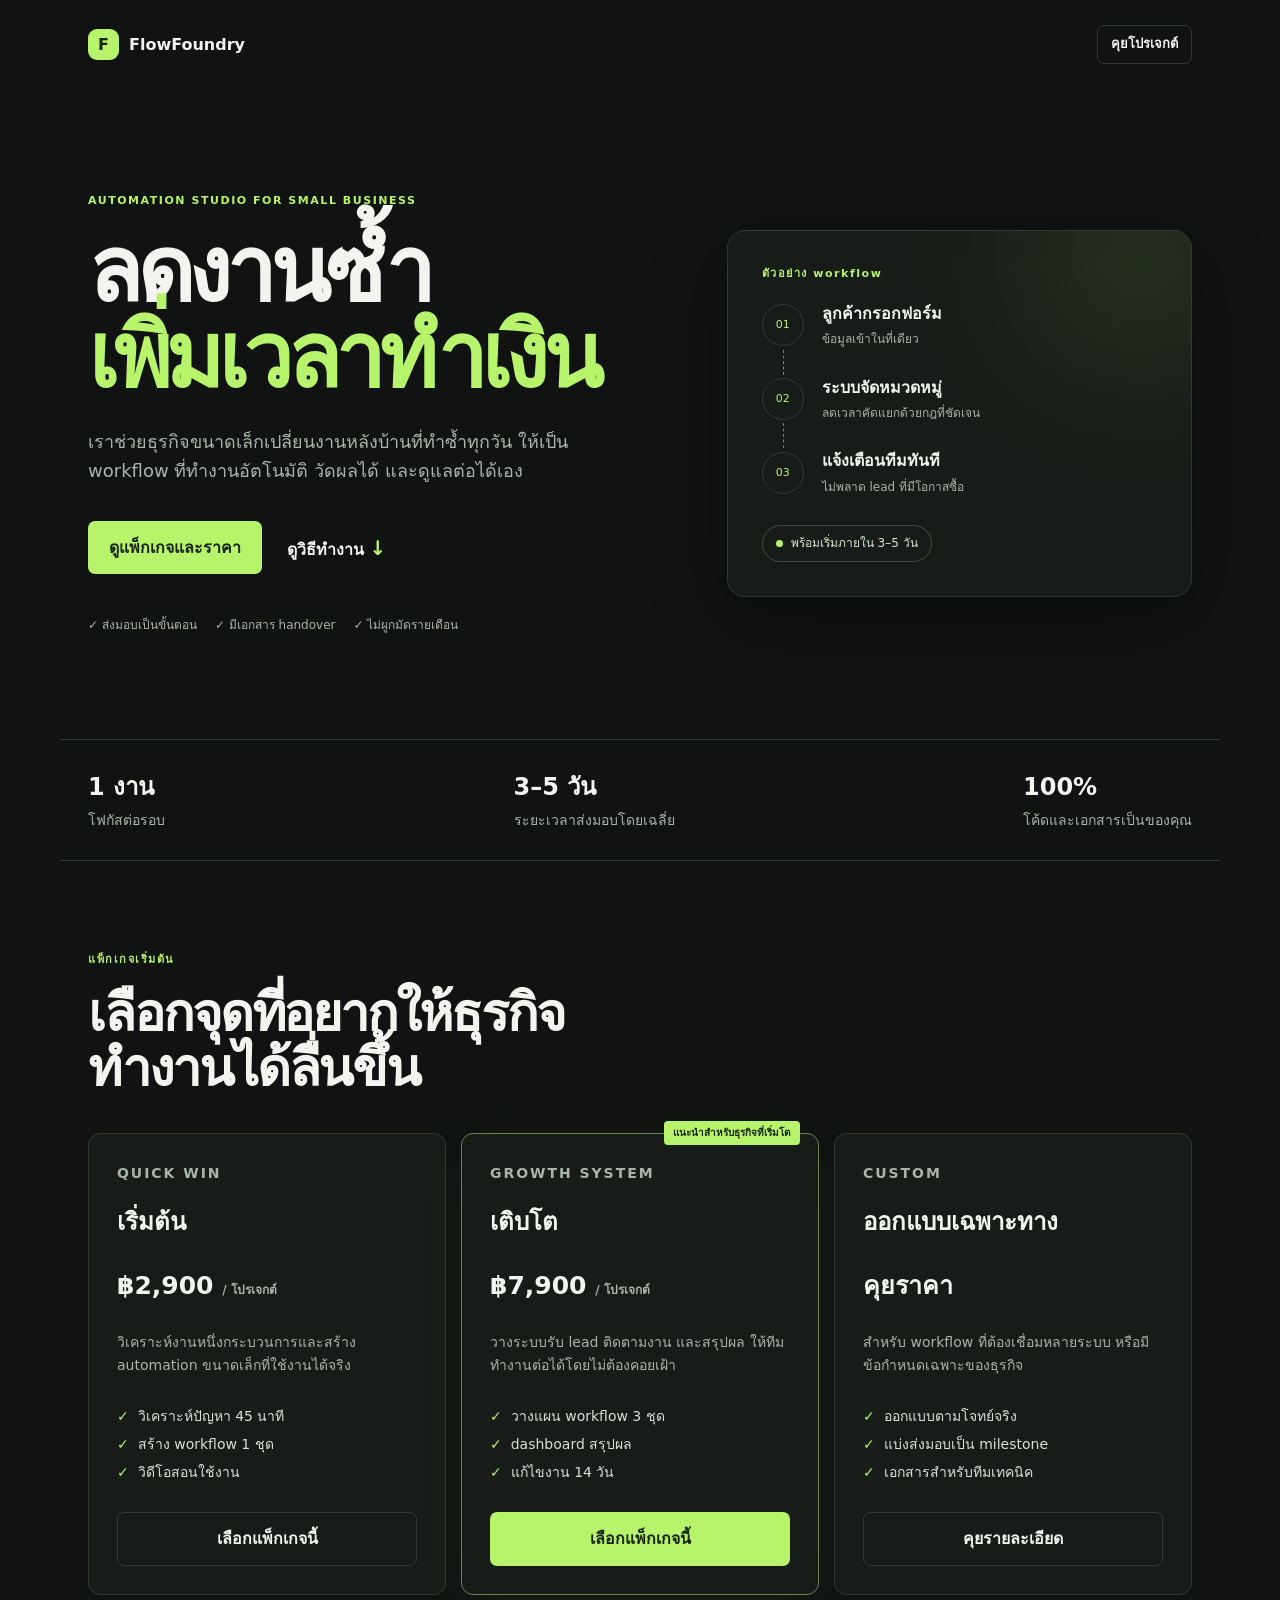
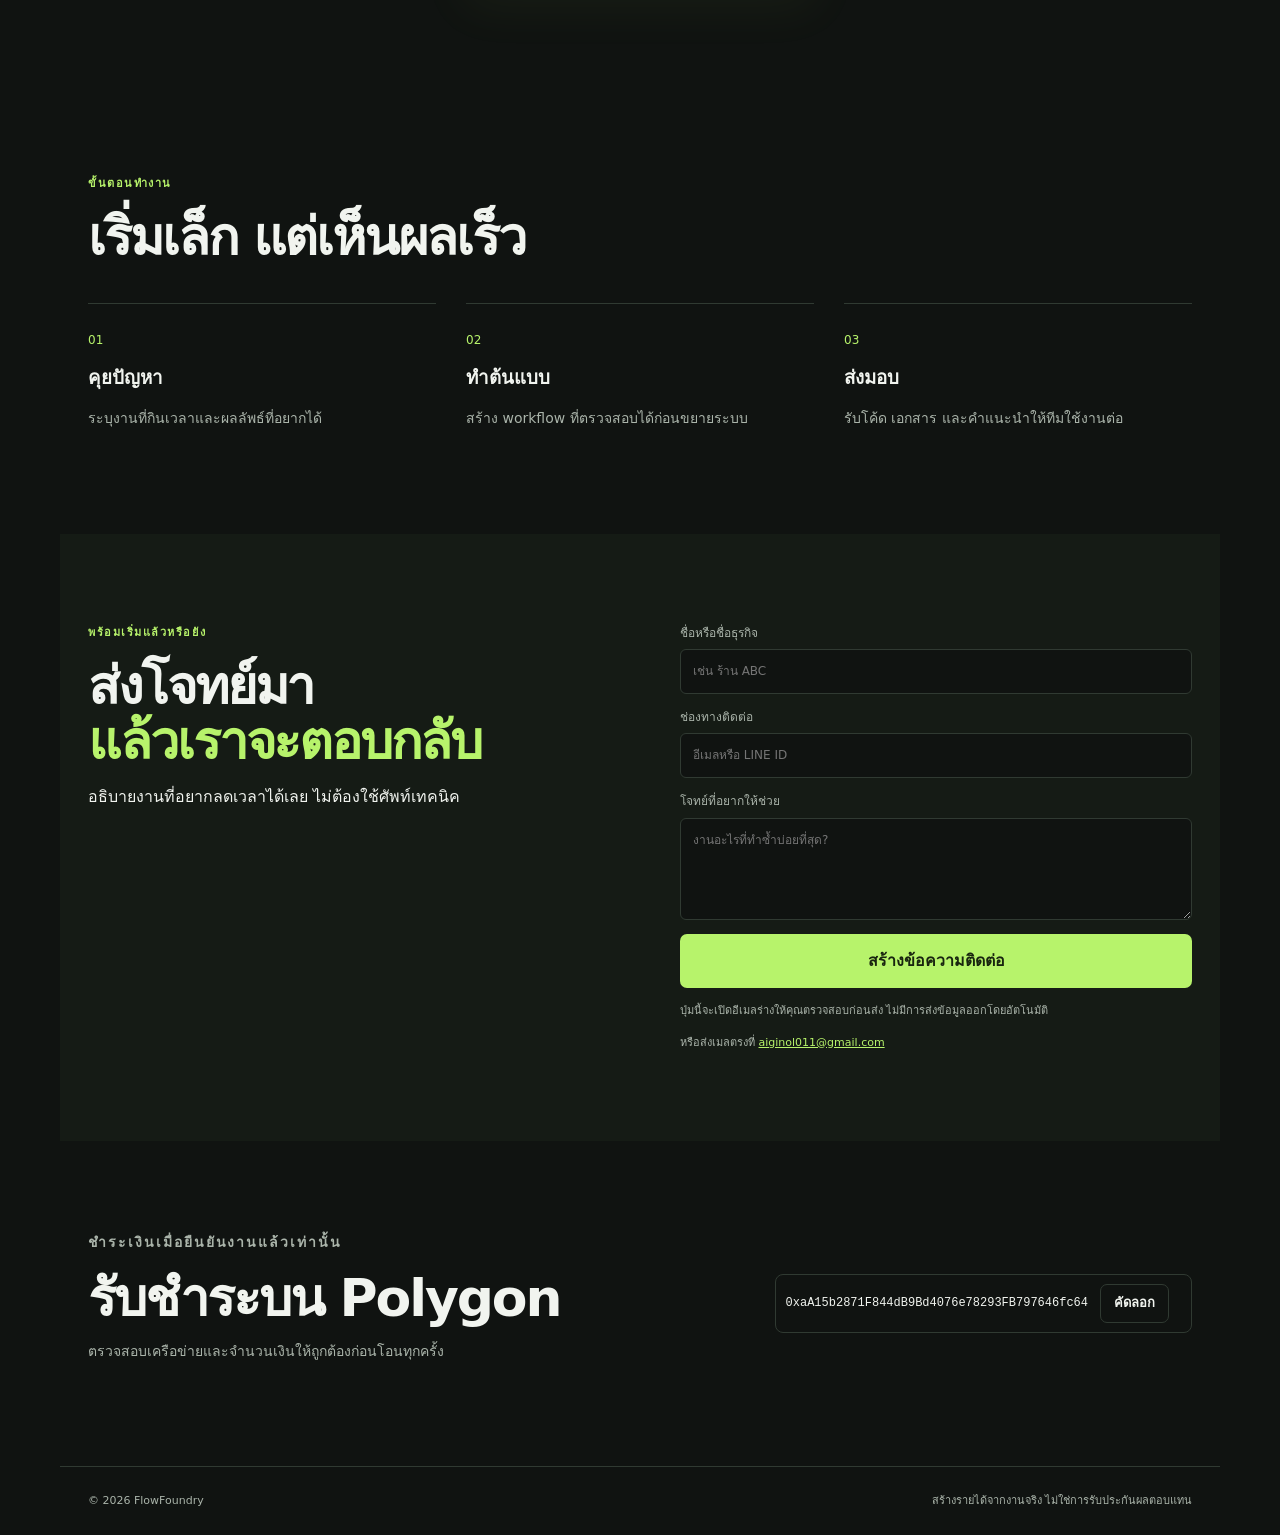
==== index.html @ 0d4333e4 "FlowFoundry landing + LUMA brain + outreach kit" ====
<!doctype html>
<html lang="th">
  <head>
    <meta charset="utf-8" />
    <meta name="viewport" content="width=device-width, initial-scale=1" />
    <meta
      name="description"
      content="บริการสร้างระบบอัตโนมัติสำหรับธุรกิจขนาดเล็ก เริ่มต้นได้เร็วและวัดผลได้"
    />
    <title>FlowFoundry — ระบบอัตโนมัติที่ช่วยให้ธุรกิจโต</title>
    <link rel="stylesheet" href="styles.css" />
  </head>
  <body>
    <header class="site-header">
      <a class="brand" href="#top" aria-label="FlowFoundry หน้าหลัก">
        <span class="brand-mark">F</span>
        <span>FlowFoundry</span>
      </a>
      <a class="button button-small button-ghost" href="#contact">คุยโปรเจกต์</a>
    </header>

    <main id="top">
      <section class="hero section">
        <div class="hero-copy">
          <p class="eyebrow">AUTOMATION STUDIO FOR SMALL BUSINESS</p>
          <h1>ลดงานซ้ำ<br /><span>เพิ่มเวลาทำเงิน</span></h1>
          <p class="lede">
            เราช่วยธุรกิจขนาดเล็กเปลี่ยนงานหลังบ้านที่ทำซ้ำทุกวัน
            ให้เป็น workflow ที่ทำงานอัตโนมัติ วัดผลได้ และดูแลต่อได้เอง
          </p>
          <div class="hero-actions">
            <a class="button button-primary" href="#packages">ดูแพ็กเกจและราคา</a>
            <a class="text-link" href="#how-it-works">ดูวิธีทำงาน <span>↓</span></a>
          </div>
          <div class="trust-row">
            <span>✓ ส่งมอบเป็นขั้นตอน</span>
            <span>✓ มีเอกสาร handover</span>
            <span>✓ ไม่ผูกมัดรายเดือน</span>
          </div>
        </div>
        <div class="hero-card" aria-label="ตัวอย่างผลลัพธ์">
          <div class="card-glow"></div>
          <p class="card-label">ตัวอย่าง workflow</p>
          <div class="flow-step">
            <span class="step-number">01</span>
            <div><strong>ลูกค้ากรอกฟอร์ม</strong><small>ข้อมูลเข้าในที่เดียว</small></div>
          </div>
          <div class="flow-line"></div>
          <div class="flow-step">
            <span class="step-number">02</span>
            <div><strong>ระบบจัดหมวดหมู่</strong><small>ลดเวลาคัดแยกด้วยกฎที่ชัดเจน</small></div>
          </div>
          <div class="flow-line"></div>
          <div class="flow-step">
            <span class="step-number">03</span>
            <div><strong>แจ้งเตือนทีมทันที</strong><small>ไม่พลาด lead ที่มีโอกาสซื้อ</small></div>
          </div>
          <div class="result-pill"><span></span> พร้อมเริ่มภายใน 3–5 วัน</div>
        </div>
      </section>

      <section class="stats section">
        <div><strong>1 งาน</strong><span>โฟกัสต่อรอบ</span></div>
        <div><strong>3–5 วัน</strong><span>ระยะเวลาส่งมอบโดยเฉลี่ย</span></div>
        <div><strong>100%</strong><span>โค้ดและเอกสารเป็นของคุณ</span></div>
      </section>

      <section class="section" id="packages">
        <div class="section-heading">
          <p class="eyebrow">แพ็กเกจเริ่มต้น</p>
          <h2>เลือกจุดที่อยากให้ธุรกิจ<br />ทำงานได้ลื่นขึ้น</h2>
        </div>
        <div class="package-grid">
          <article class="package">
            <p class="package-kicker">QUICK WIN</p>
            <h3>เริ่มต้น</h3>
            <p class="price">฿2,900 <small>/ โปรเจกต์</small></p>
            <p>วิเคราะห์งานหนึ่งกระบวนการและสร้าง automation ขนาดเล็กที่ใช้งานได้จริง</p>
            <ul><li>วิเคราะห์ปัญหา 45 นาที</li><li>สร้าง workflow 1 ชุด</li><li>วิดีโอสอนใช้งาน</li></ul>
            <a class="button button-outline" href="#contact" data-package="เริ่มต้น">เลือกแพ็กเกจนี้</a>
          </article>
          <article class="package package-featured">
            <div class="popular">แนะนำสำหรับธุรกิจที่เริ่มโต</div>
            <p class="package-kicker">GROWTH SYSTEM</p>
            <h3>เติบโต</h3>
            <p class="price">฿7,900 <small>/ โปรเจกต์</small></p>
            <p>วางระบบรับ lead ติดตามงาน และสรุปผล ให้ทีมทำงานต่อได้โดยไม่ต้องคอยเฝ้า</p>
            <ul><li>วางแผน workflow 3 ชุด</li><li>dashboard สรุปผล</li><li>แก้ไขงาน 14 วัน</li></ul>
            <a class="button button-primary" href="#contact" data-package="เติบโต">เลือกแพ็กเกจนี้</a>
          </article>
          <article class="package">
            <p class="package-kicker">CUSTOM</p>
            <h3>ออกแบบเฉพาะทาง</h3>
            <p class="price">คุยราคา</p>
            <p>สำหรับ workflow ที่ต้องเชื่อมหลายระบบ หรือมีข้อกำหนดเฉพาะของธุรกิจ</p>
            <ul><li>ออกแบบตามโจทย์จริง</li><li>แบ่งส่งมอบเป็น milestone</li><li>เอกสารสำหรับทีมเทคนิค</li></ul>
            <a class="button button-outline" href="#contact" data-package="ออกแบบเฉพาะทาง">คุยรายละเอียด</a>
          </article>
        </div>
      </section>

      <section class="how section" id="how-it-works">
        <div class="section-heading">
          <p class="eyebrow">ขั้นตอนทำงาน</p>
          <h2>เริ่มเล็ก แต่เห็นผลเร็ว</h2>
        </div>
        <div class="steps">
          <div><span>01</span><h3>คุยปัญหา</h3><p>ระบุงานที่กินเวลาและผลลัพธ์ที่อยากได้</p></div>
          <div><span>02</span><h3>ทำต้นแบบ</h3><p>สร้าง workflow ที่ตรวจสอบได้ก่อนขยายระบบ</p></div>
          <div><span>03</span><h3>ส่งมอบ</h3><p>รับโค้ด เอกสาร และคำแนะนำให้ทีมใช้งานต่อ</p></div>
        </div>
      </section>

      <section class="contact section" id="contact">
        <div>
          <p class="eyebrow">พร้อมเริ่มแล้วหรือยัง</p>
          <h2>ส่งโจทย์มา<br /><span>แล้วเราจะตอบกลับ</span></h2>
          <p class="contact-copy">อธิบายงานที่อยากลดเวลาได้เลย ไม่ต้องใช้ศัพท์เทคนิค</p>
        </div>
        <form id="contact-form" class="contact-form">
          <label>ชื่อหรือชื่อธุรกิจ<input name="name" required placeholder="เช่น ร้าน ABC" /></label>
          <label>ช่องทางติดต่อ<input name="contact" required placeholder="อีเมลหรือ LINE ID" /></label>
          <label>โจทย์ที่อยากให้ช่วย<textarea name="brief" required rows="4" placeholder="งานอะไรที่ทำซ้ำบ่อยที่สุด?"></textarea></label>
          <button class="button button-primary" type="submit">สร้างข้อความติดต่อ</button>
          <p class="form-note">ปุ่มนี้จะเปิดอีเมลร่างให้คุณตรวจสอบก่อนส่ง ไม่มีการส่งข้อมูลออกโดยอัตโนมัติ</p>
          <p class="form-note">หรือส่งเมลตรงที่ <a id="direct-email" href="#contact"></a></p>
        </form>
      </section>

      <section class="payment section">
        <div>
          <p class="eyebrow">ชำระเงินเมื่อยืนยันงานแล้วเท่านั้น</p>
          <h2>รับชำระบน Polygon</h2>
          <p>ตรวจสอบเครือข่ายและจำนวนเงินให้ถูกต้องก่อนโอนทุกครั้ง</p>
        </div>
        <div class="wallet-box">
          <code id="wallet">0xaA15b2871F844dB9Bd4076e78293FB797646fc64</code>
          <button id="copy-wallet" class="button button-small button-ghost" type="button">คัดลอก</button>
          <span id="copy-status" role="status"></span>
        </div>
      </section>
    </main>

    <footer class="site-footer">
      <span>© 2026 FlowFoundry</span>
      <span>สร้างรายได้จากงานจริง ไม่ใช่การรับประกันผลตอบแทน</span>
    </footer>
    <script src="app.js"></script>
  </body>
</html>
---- styles.css ----
:root{--bg:#101311;--panel:#171c18;--line:#303a32;--text:#f1f4ef;--muted:#aab4aa;--accent:#b7f36b;--accent-dark:#18240f}*{box-sizing:border-box}html{scroll-behavior:smooth}body{margin:0;background:var(--bg);color:var(--text);font-family:Inter,ui-sans-serif,system-ui,-apple-system,BlinkMacSystemFont,"Segoe UI",sans-serif;line-height:1.6}.site-header,.site-footer,.section{max-width:1160px;margin:auto}.site-header{display:flex;justify-content:space-between;align-items:center;padding:25px 28px}.brand{display:flex;align-items:center;gap:10px;color:var(--text);text-decoration:none;font-weight:750}.brand-mark{display:grid;place-items:center;width:31px;height:31px;border-radius:9px;background:var(--accent);color:var(--accent-dark);font-weight:900}.section{padding:90px 28px}.hero{display:grid;grid-template-columns:1.1fr .9fr;gap:70px;align-items:center;min-height:650px}.eyebrow,.card-label,.package-kicker{color:var(--accent);font-size:11px;font-weight:800;letter-spacing:.14em;margin:0 0 18px}.hero h1{font-size:clamp(48px,7vw,88px);line-height:.98;letter-spacing:-.06em;margin:0 0 28px}.hero h1 span,h2 span{color:var(--accent)}.lede{max-width:550px;color:var(--muted);font-size:18px}.hero-actions{display:flex;align-items:center;gap:25px;margin-top:35px}.button{display:inline-flex;align-items:center;justify-content:center;border:1px solid transparent;border-radius:7px;padding:13px 20px;font:inherit;font-weight:750;text-decoration:none;cursor:pointer;transition:transform .2s,background .2s}.button:hover{transform:translateY(-2px)}.button-primary{background:var(--accent);color:var(--accent-dark)}.button-outline,.button-ghost{border-color:var(--line);color:var(--text);background:transparent}.button-small{padding:8px 13px;font-size:13px}.text-link{color:var(--text);text-decoration:none;font-weight:650}.text-link span{color:var(--accent);font-size:20px}.trust-row{display:flex;gap:18px;flex-wrap:wrap;margin-top:42px;color:var(--muted);font-size:12px}.hero-card{position:relative;background:var(--panel);border:1px solid var(--line);border-radius:18px;padding:34px;overflow:hidden;box-shadow:0 20px 80px #0005}.card-glow{position:absolute;right:-50px;top:-80px;width:200px;height:200px;background:var(--accent);filter:blur(80px);opacity:.12}.flow-step{display:flex;align-items:center;gap:18px;position:relative}.step-number{display:grid;place-items:center;width:42px;height:42px;border:1px solid var(--line);border-radius:50%;color:var(--accent);font-size:11px}.flow-step strong,.flow-step small{display:block}.flow-step small{color:var(--muted);font-size:12px;margin-top:4px}.flow-line{height:25px;border-left:1px dashed #71846a;margin:0 0 0 21px}.result-pill{display:inline-flex;align-items:center;gap:8px;margin-top:28px;border:1px solid #41513d;border-radius:99px;padding:8px 13px;color:#d6e7ce;font-size:12px}.result-pill span{width:7px;height:7px;border-radius:50%;background:var(--accent)}.stats{display:flex;justify-content:space-between;border-top:1px solid var(--line);border-bottom:1px solid var(--line);padding-top:28px;padding-bottom:28px}.stats div{display:flex;flex-direction:column;gap:3px}.stats strong{font-size:24px}.stats span,.package p,.steps p,.payment p{color:var(--muted);font-size:14px}.section-heading{margin-bottom:38px}.section-heading h2,.contact h2,.payment h2{font-size:clamp(32px,5vw,52px);line-height:1.05;letter-spacing:-.04em;margin:0}.package-grid{display:grid;grid-template-columns:repeat(3,1fr);gap:15px}.package{position:relative;background:var(--panel);border:1px solid var(--line);border-radius:12px;padding:28px}.package-featured{border-color:#66824f;box-shadow:0 15px 50px #b7f36b0c}.popular{position:absolute;top:-13px;right:18px;background:var(--accent);color:var(--accent-dark);font-size:10px;font-weight:800;padding:4px 9px;border-radius:4px}.package h3{font-size:24px;margin:0}.price{color:var(--text)!important;font-size:25px!important;font-weight:800}.price small{font-size:12px;color:var(--muted)}.package ul{list-style:none;padding:0;margin:26px 0;line-height:2;color:#d9e0d8;font-size:14px}.package li:before{content:"✓";color:var(--accent);margin-right:9px}.package .button{width:100%}.steps{display:grid;grid-template-columns:repeat(3,1fr);gap:30px}.steps div{border-top:1px solid var(--line);padding-top:22px}.steps span{color:var(--accent);font-size:12px}.steps h3{margin:12px 0 0}.contact{display:grid;grid-template-columns:1fr 1fr;gap:80px;background:#151b15}.contact-form{display:grid;gap:14px}.contact-form label{font-size:12px;color:var(--muted)}input,textarea{display:block;width:100%;margin-top:6px;background:var(--bg);border:1px solid var(--line);border-radius:6px;color:var(--text);font:inherit;padding:12px}input:focus,textarea:focus{outline:2px solid var(--accent)}.form-note{margin:0;color:var(--muted);font-size:11px}.payment{display:flex;justify-content:space-between;align-items:center;gap:35px}.wallet-box{display:flex;align-items:center;gap:12px;border:1px solid var(--line);border-radius:8px;padding:9px 10px;max-width:100%;overflow:auto}.wallet-box code{font-size:12px;white-space:nowrap}.wallet-box .button{white-space:nowrap}.wallet-box #copy-status{font-size:11px;color:var(--accent);white-space:nowrap}.site-footer{border-top:1px solid var(--line);display:flex;justify-content:space-between;padding:25px 28px;color:var(--muted);font-size:11px}@media(max-width:760px){.hero,.contact{grid-template-columns:1fr;gap:38px}.hero{padding-top:55px}.package-grid,.steps{grid-template-columns:1fr}.stats{gap:15px;flex-wrap:wrap}.stats div{min-width:28%}.payment{display:block}.wallet-box{margin-top:25px}.site-footer{display:block}.site-footer span{display:block;margin:5px 0}.hero-actions{align-items:flex-start;flex-direction:column}}
.contact-form .form-note a{color:var(--accent);text-decoration:underline}
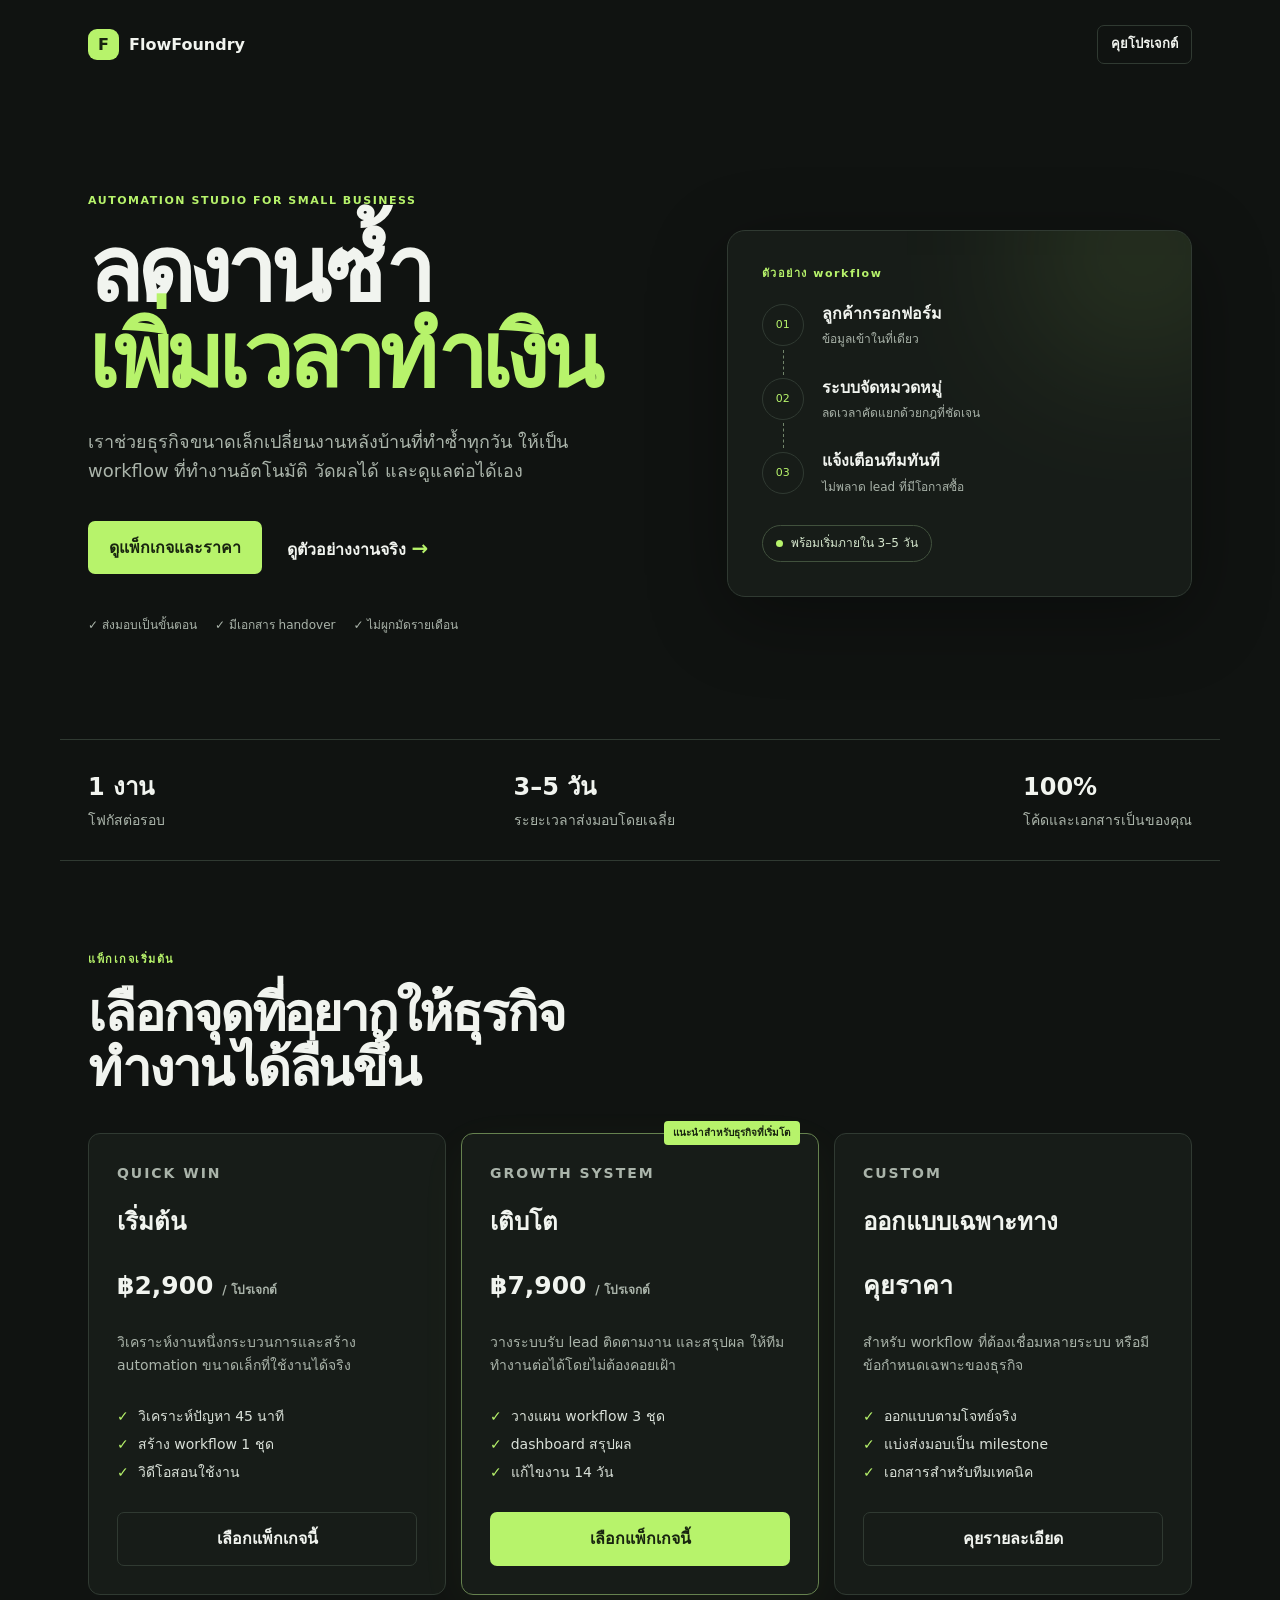
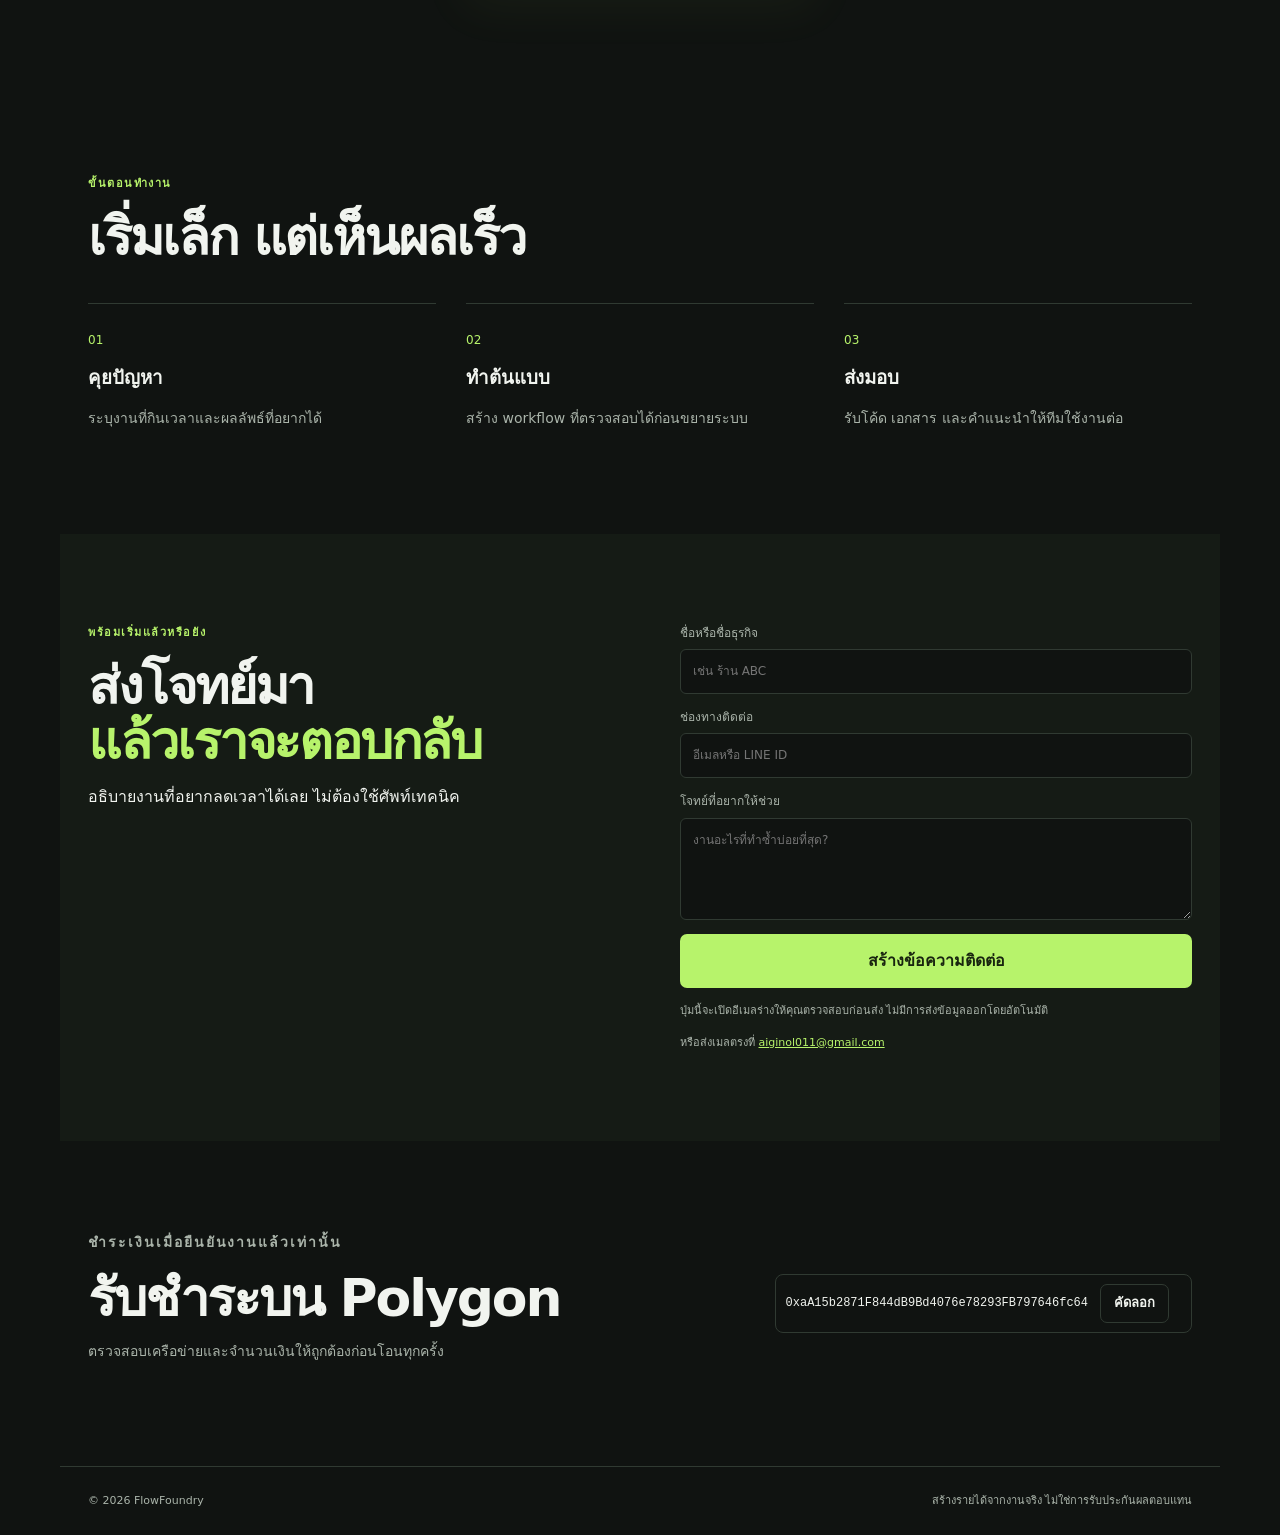
==== commit a19dfa87: "Add order-helper demo, live URLs, ready-to-send outreach texts" ====
--- a/index.html
+++ b/index.html
@@ -30,7 +30,7 @@
           </p>
           <div class="hero-actions">
             <a class="button button-primary" href="#packages">ดูแพ็กเกจและราคา</a>
-            <a class="text-link" href="#how-it-works">ดูวิธีทำงาน <span>↓</span></a>
+            <a class="text-link" href="demo/">ดูตัวอย่างงานจริง <span>→</span></a>
           </div>
           <div class="trust-row">
             <span>✓ ส่งมอบเป็นขั้นตอน</span>
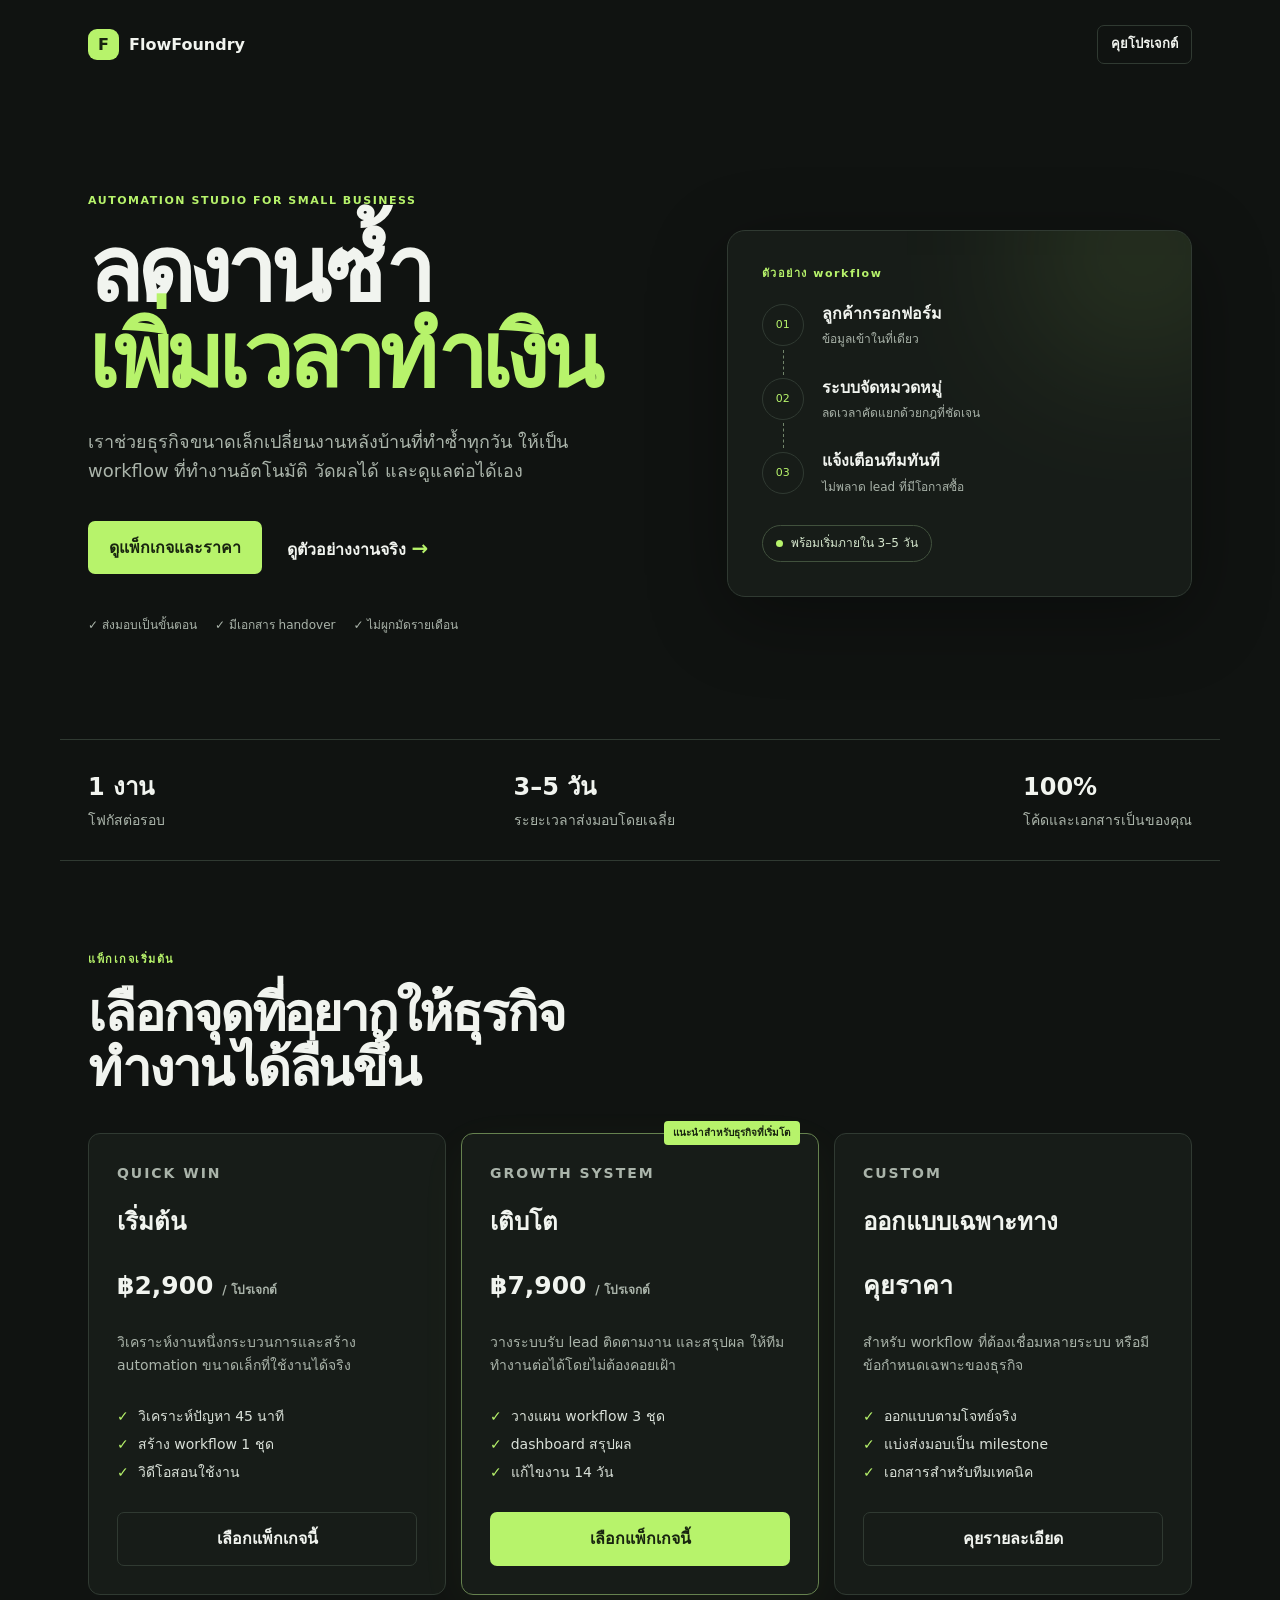
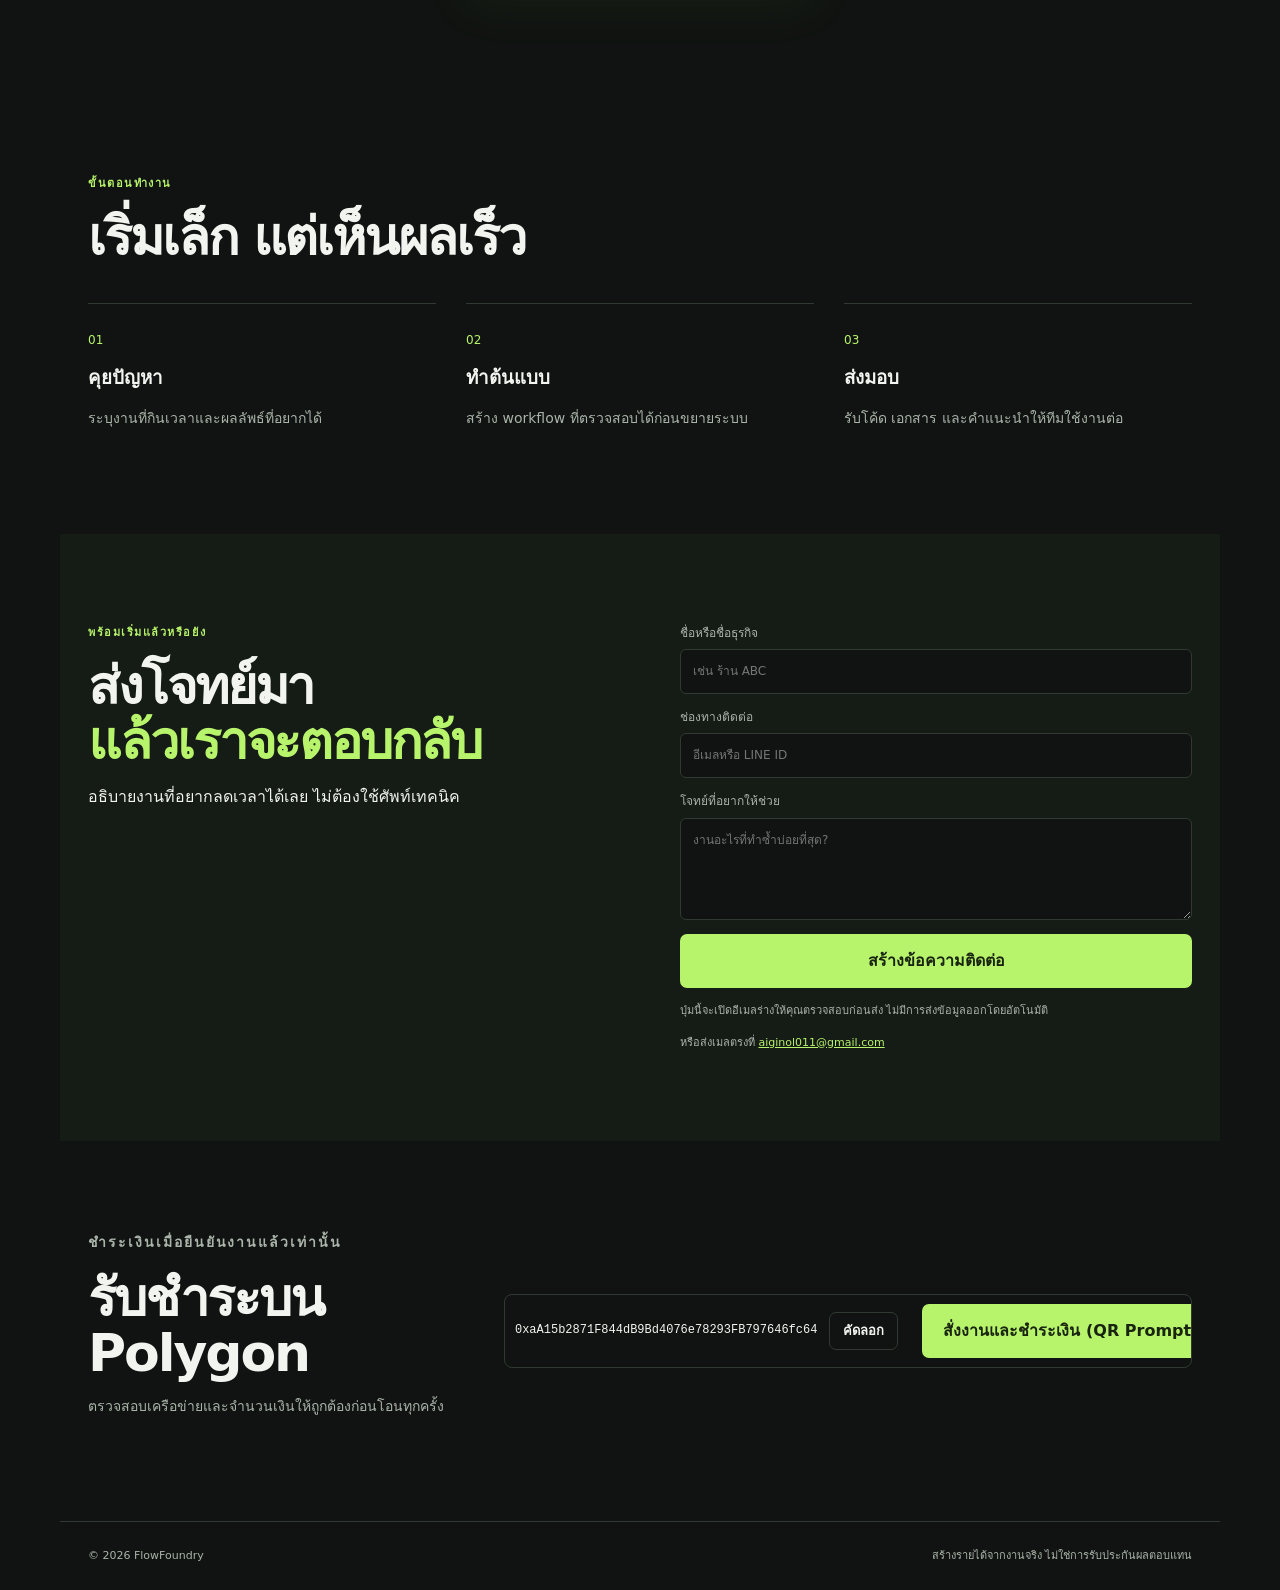
==== commit 378769e7: "Add order+payment page (PromptPay QR/Polygon), OG tags, 15 reply scripts" ====
--- a/index.html
+++ b/index.html
@@ -7,6 +7,13 @@
       name="description"
       content="บริการสร้างระบบอัตโนมัติสำหรับธุรกิจขนาดเล็ก เริ่มต้นได้เร็วและวัดผลได้"
     />
+    <meta property="og:title" content="FlowFoundry — ระบบอัตโนมัติที่ช่วยให้ธุรกิจโต" />
+    <meta property="og:description" content="ลดงานซ้ำ เพิ่มเวลาทำเงิน — automation สำหรับธุรกิจเล็ก เริ่ม ฿2,900 ไม่มีค่ารายเดือน กดเล่นเดโม่ได้เลย" />
+    <meta property="og:type" content="website" />
+    <meta property="og:url" content="https://pp0910619247-netizen.github.io/flowfoundry/" />
+    <meta property="og:locale" content="th_TH" />
+    <meta name="twitter:card" content="summary" />
+    <link rel="canonical" href="https://pp0910619247-netizen.github.io/flowfoundry/" />
     <title>FlowFoundry — ระบบอัตโนมัติที่ช่วยให้ธุรกิจโต</title>
     <link rel="stylesheet" href="styles.css" />
   </head>
@@ -137,6 +144,7 @@
           <code id="wallet">0xaA15b2871F844dB9Bd4076e78293FB797646fc64</code>
           <button id="copy-wallet" class="button button-small button-ghost" type="button">คัดลอก</button>
           <span id="copy-status" role="status"></span>
+          <a class="button button-primary" href="order/">สั่งงานและชำระเงิน (QR PromptPay / Polygon)</a>
         </div>
       </section>
     </main>
